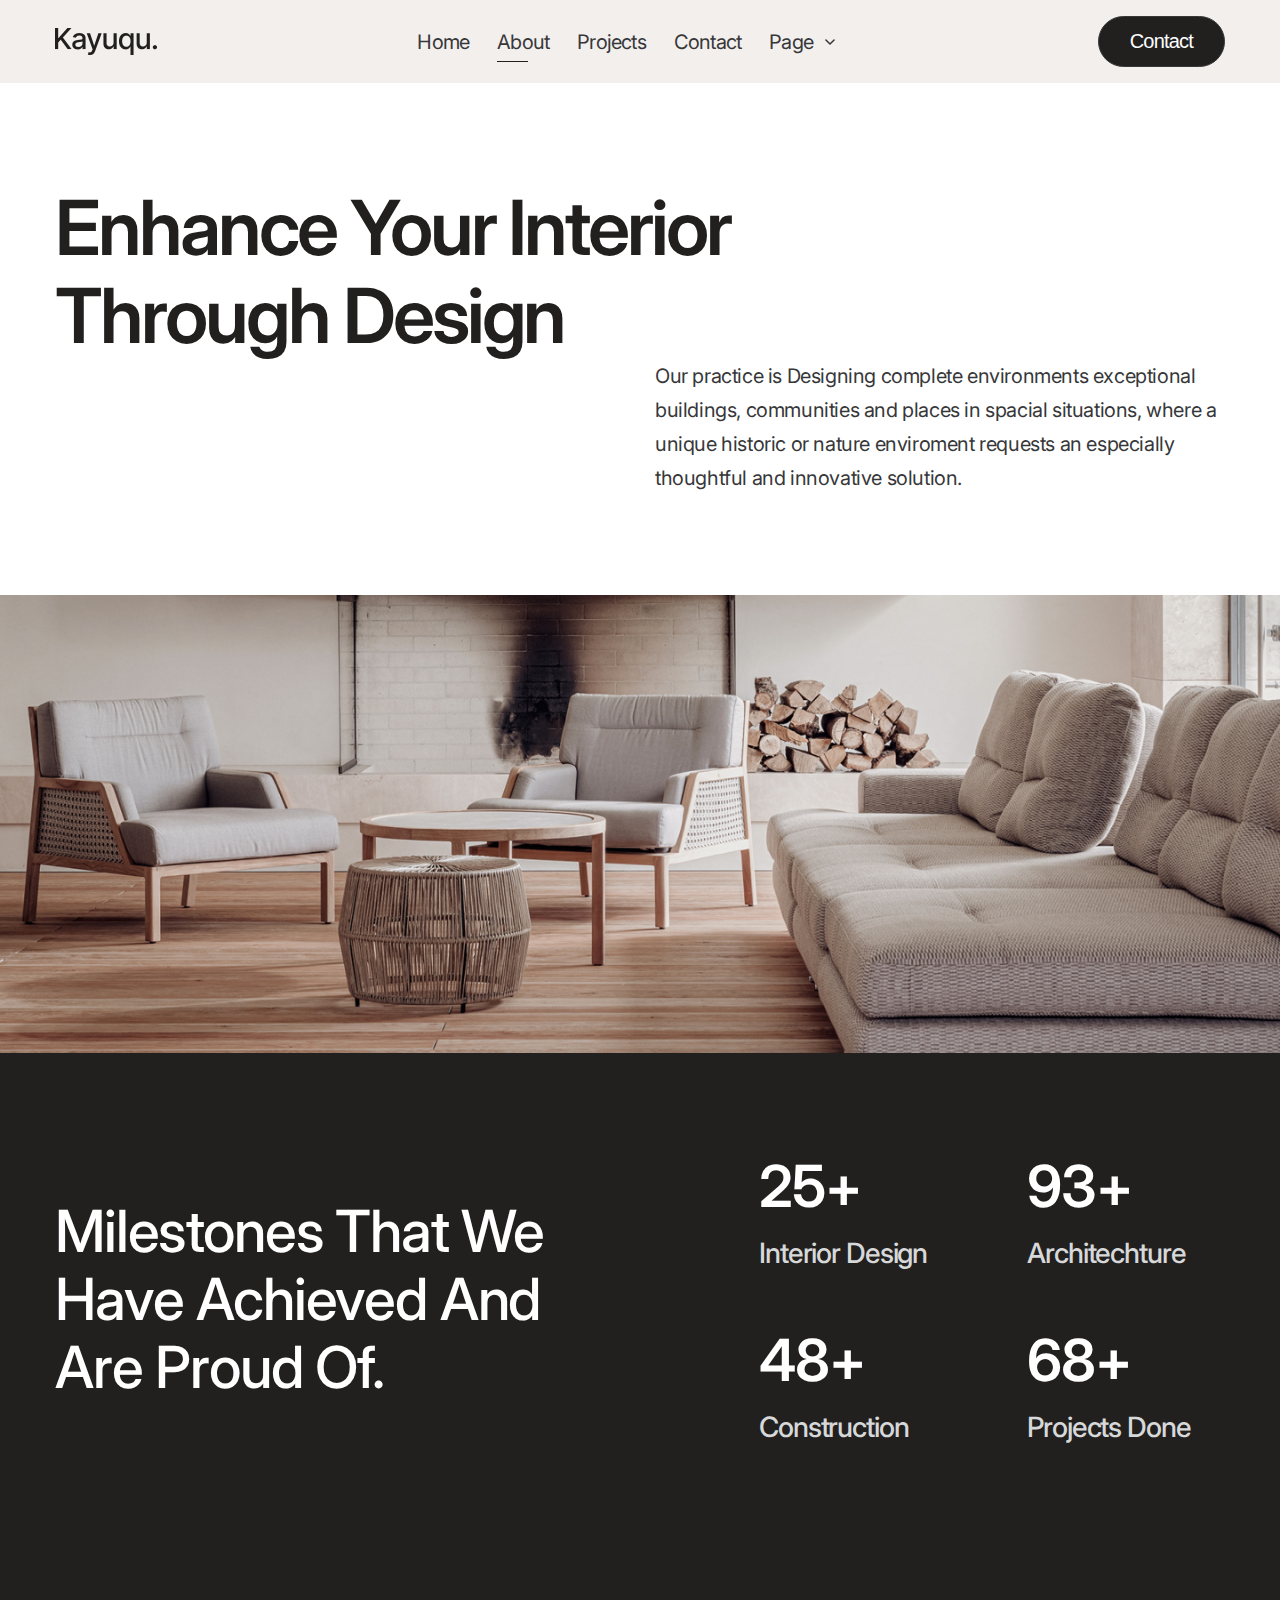
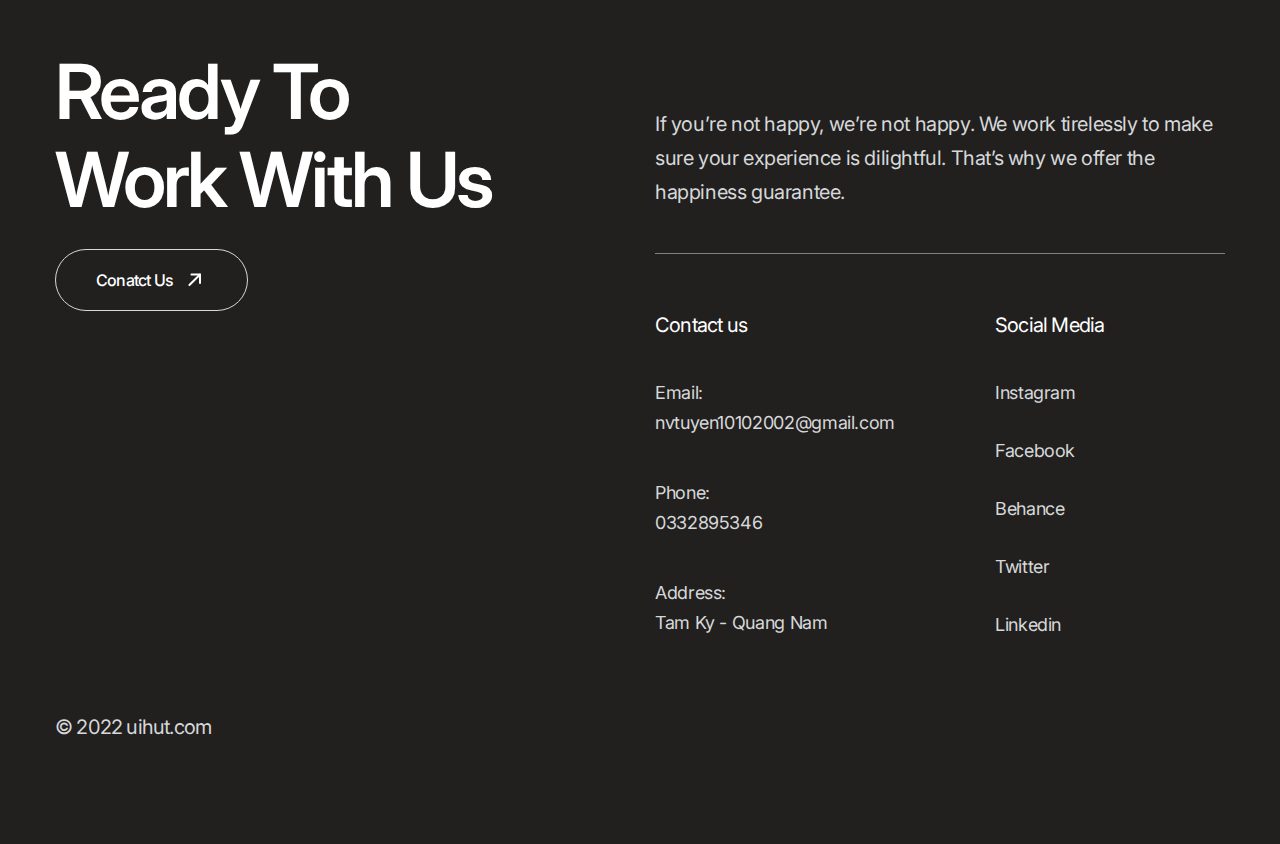
==== about.html @ 9aa96bfa "introduce" ====
<!DOCTYPE html>
<html lang="en">
    <head>
        <meta charset="UTF-8" />
        <meta name="viewport" content="width=device-width, initial-scale=1.0" />
        <title>About</title>
        <!-- CSS -->
        <link rel="stylesheet" href="./assets/css/reset.css" />
        <link rel="stylesheet" href="./assets/css/Common.css" />
        <link rel="stylesheet" href="./assets/css/about.css" />
        <!-- Font -->
        <link rel="preconnect" href="https://fonts.googleapis.com" />
        <link rel="preconnect" href="https://fonts.gstatic.com" crossorigin />
        <link
            href="https://fonts.googleapis.com/css2?family=Inter:wght@300;400;500;600;700;800;900&display=swap"
            rel="stylesheet"
        />
        <!-- Favicon -->
        <link
            rel="apple-touch-icon"
            sizes="57x57"
            href="./assets/favicon/apple-icon-57x57.png"
        />
        <link
            rel="apple-touch-icon"
            sizes="60x60"
            href="./assets/favicon/apple-icon-60x60.png"
        />
        <link
            rel="apple-touch-icon"
            sizes="72x72"
            href="./assets/favicon/apple-icon-72x72.png"
        />
        <link
            rel="apple-touch-icon"
            sizes="76x76"
            href="./assets/favicon/apple-icon-76x76.png"
        />
        <link
            rel="apple-touch-icon"
            sizes="114x114"
            href="./assets/favicon/apple-icon-114x114.png"
        />
        <link
            rel="apple-touch-icon"
            sizes="120x120"
            href="./assets/favicon/apple-icon-120x120.png"
        />
        <link
            rel="apple-touch-icon"
            sizes="144x144"
            href="./assets/favicon/apple-icon-144x144.png"
        />
        <link
            rel="apple-touch-icon"
            sizes="152x152"
            href="./assets/favicon/apple-icon-152x152.png"
        />
        <link
            rel="apple-touch-icon"
            sizes="180x180"
            href="./assets/favicon/apple-icon-180x180.png"
        />
        <link
            rel="icon"
            type="image/png"
            sizes="192x192"
            href="./assets/favicon/android-icon-192x192.png"
        />
        <link
            rel="icon"
            type="image/png"
            sizes="32x32"
            href="./assets/favicon/favicon-32x32.png"
        />
        <link
            rel="icon"
            type="image/png"
            sizes="96x96"
            href="./assets/favicon/favicon-96x96.png"
        />
        <link
            rel="icon"
            type="image/png"
            sizes="16x16"
            href="./assets/favicon/favicon-16x16.png"
        />

        <link rel="manifest" href="./assets/favicon/manifest.json" />
        <meta name="msapplication-TileColor" content="#ffffff" />
        <meta name="msapplication-TileImage" content="/ms-icon-144x144.png" />
        <meta name="theme-color" content="#ffffff" />
    </head>
    <body>
        <!-- header -->
        <header class="header fixed">
            <div class="container">
                <div class="header__inner">
                    <img
                        src="./assets/imgs/logo.png"
                        alt="Kayuqu"
                        class="logo"
                    />
                    <nav class="nav__header">
                        <ul class="header__list">
                            <li>
                                <a href="index.html" class="header__link"
                                    >Home</a
                                >
                            </li>
                            <li>
                                <a href="#!" class="header__link header__active"
                                    >About</a
                                >
                            </li>
                            <li>
                                <a href="#!" class="header__link">Projects</a>
                            </li>
                            <li>
                                <a href="#!" class="header__link">Contact</a>
                            </li>
                            <li>
                                <a href="#!" class="header__link"
                                    >Page
                                    <svg
                                        class="header__menu"
                                        xmlns="http://www.w3.org/2000/svg"
                                        width="14"
                                        height="14"
                                        viewBox="0 0 14 14"
                                        fill="none"
                                    >
                                        <path
                                            d="M11.0837 4.95801L7.00033 9.04134L2.91699 4.95801"
                                            stroke="currentColor"
                                            stroke-width="1.5"
                                            stroke-linecap="round"
                                            stroke-linejoin="round"
                                        />
                                    </svg>
                                </a>
                            </li>
                        </ul>
                    </nav>
                    <button class="btn header__btn">Contact</button>
                </div>
            </div>
        </header>
        <main>
            <!-- introduce -->
            <section class="introduce">
                <div class="container">
                    <h2 class="section-heading lv2 introduce__heading">
                        Enhance your interior through design
                    </h2>

                    <p class="section-desc introduce__desc">
                        Our practice is Designing complete environments
                        exceptional buildings, communities and places in spacial
                        situations, where a unique historic or nature enviroment
                        requests an especially thoughtful and innovative
                        solution.
                    </p>
                </div>
            </section>

            <figure>
                <img
                    src="./assets/imgs/about/about01.png"
                    alt="about"
                    class="about__img"
                />
            </figure>
            <!-- achievements -->
            <section class="achievements">
                <div class="container">
                    <div class="achievements__inner">
                        <h3 class="section-heading lv3 achievements__heading">
                            Milestones that we have achieved and are proud of.
                        </h3>

                        <div class="achievements__list">
                            <!-- achievements__item 1 -->
                            <section class="achievements__item">
                                <span class="achievements__item__stats"
                                    >25+</span
                                >
                                <p class="achievements__item__title">
                                    Interior Design
                                </p>
                            </section>

                            <!-- achievements__item 2 -->
                            <section class="achievements__item">
                                <span class="achievements__item__stats"
                                    >93+</span
                                >
                                <p class="achievements__item__title">
                                    Architechture
                                </p>
                            </section>

                            <!-- achievements__item 3 -->
                            <section class="achievements__item">
                                <span class="achievements__item__stats"
                                    >48+</span
                                >
                                <p class="achievements__item__title">
                                    Construction
                                </p>
                            </section>

                            <!-- achievements__item 4 -->
                            <section class="achievements__item">
                                <span class="achievements__item__stats"
                                    >68+</span
                                >
                                <p class="achievements__item__title">
                                    Projects Done
                                </p>
                            </section>
                        </div>
                    </div>
                </div>
            </section>
        </main>
        <!-- footer -->
        <footer class="footer">
            <div class="container">
                <div class="footer__inner">
                    <div class="footer__left">
                        <h2 class="section lv2 footer__heading">
                            Ready to work with us
                        </h2>
                        <a href="#!" class="btn section-action footer__action"
                            >Conatct Us
                            <svg
                                xmlns="http://www.w3.org/2000/svg"
                                width="24"
                                height="24"
                                viewBox="0 0 24 24"
                                fill="none"
                            >
                                <path
                                    d="M17.0289 6.44805L6.42233 17.0546"
                                    stroke="currentColor"
                                    stroke-width="2"
                                    stroke-linecap="round"
                                    stroke-linejoin="round"
                                />
                                <path
                                    d="M8.49081 6.4664L17.0284 6.44801L17.0107 14.9863"
                                    stroke="currentColor"
                                    stroke-width="2"
                                    stroke-linecap="round"
                                    stroke-linejoin="round"
                                />
                            </svg>
                        </a>
                    </div>

                    <div class="footer__right">
                        <p class="section-desc footer__desc">
                            If you’re not happy, we’re not happy. We work
                            tirelessly to make sure your experience is
                            dilightful. That’s why we offer the happiness
                            guarantee.
                        </p>

                        <div class="footer__line"></div>

                        <div class="footer__row">
                            <div class="footer__Contact">
                                <h3 class="footer__title section-desc">
                                    Contact us
                                </h3>
                                <ul class="footer__Contact__list">
                                    <li class="footer__Contact__item">
                                        <a
                                            href="mailto:nvtuyen10102002@gmail.com"
                                            class="footer__link"
                                        >
                                            Email:<br />nvtuyen10102002@gmail.com</a
                                        >
                                    </li>
                                    <li class="footer__Contact__item">
                                        <a
                                            href="tel:0332895346"
                                            class="footer__link"
                                        >
                                            Phone:<br />
                                            0332895346</a
                                        >
                                    </li>
                                    <li class="footer__Contact__item">
                                        <address>
                                            Address:<br />Tam Ky - Quang Nam
                                        </address>
                                    </li>
                                </ul>
                            </div>

                            <div class="footer__Social">
                                <h3 class="footer__title section-desc">
                                    Social Media
                                </h3>
                                <ul class="footer__Social__list">
                                    <li class="footer__Social__item">
                                        <a href="#!" class="footer__link"
                                            >Instagram</a
                                        >
                                    </li>
                                    <li class="footer__Social__item">
                                        <a
                                            href="https://www.facebook.com/tynguyen.32/"
                                            class="footer__link"
                                            >Facebook</a
                                        >
                                    </li>
                                    <li class="footer__Social__item">
                                        <a href="#!" class="footer__link"
                                            >Behance</a
                                        >
                                    </li>
                                    <li class="footer__Social__item">
                                        <a href="#!" class="footer__link"
                                            >Twitter</a
                                        >
                                    </li>
                                    <li class="footer__Social__item">
                                        <a href="#!" class="footer__link"
                                            >Linkedin</a
                                        >
                                    </li>
                                </ul>
                            </div>
                        </div>
                    </div>
                </div>
                <p class="footer__address section-desc">© 2022 uihut.com</p>
            </div>
        </footer>
    </body>
</html>
---- assets/css/Common.css ----
* {
    box-sizing: border-box;
}

:root {
    --primary-color: #ff5b2e;
    --primary-color-bg: #f2efed;
}

html {
    font-size: 62.5%;
}

body {
    font-size: 1.6rem;
    font-family: "Inter", sans-serif;
    background: var(--primary-color-bg);
}

/* Common */
a {
    text-decoration: none;
}

.container {
    width: 1170px;
    max-width: calc(100% - 48px);
    margin: 0 auto;
}

.btn {
    padding: 18px 40px;
    justify-content: center;
    align-items: center;
    border-radius: 999px;
    border: 1px solid #373739;
    color: #22201f;
    font-weight: 500;
    letter-spacing: -0.8px;
    transition: 0.25s;
}

.btn:hover {
    opacity: 0.9;
}

.section-action {
    display: inline-flex;
    align-items: center;
    column-gap: 10px;
}

.section-desc {
    color: #373739;
    font-family: Inter;
    font-size: 2rem;
    font-style: normal;
    font-weight: 400;
    line-height: 1.7;
    letter-spacing: -0.4px;
}

.section-heading {
    color: #22201f;
    font-family: Inter;
}

.lv1 {
    font-size: 13.6rem;
    font-weight: 700;
    line-height: 1.4;
    letter-spacing: -5.44px;
}

.lv2 {
    font-size: 7.6rem;
    font-weight: 600;
    line-height: 1.16;
    letter-spacing: -3.04px;
}
.lv3 {
    font-size: 5.8rem;
    font-weight: 500;
    line-height: 1.17;
    letter-spacing: -1.16px;
}

.line-clamp {
    display: -webkit-box;
    -webkit-line-clamp: var(--line-clamp, 1);
    -webkit-box-orient: vertical;
    overflow: hidden;
}

.line-clamp.line-2 {
    --line-clamp: 2;
}

.break-all {
    word-break: break-all;
}

/* Header */

.header {
    padding: 16px 0 16px 0;
    background: var(--primary-color-bg);
    z-index: 1;
    /* background: #ff5b2e; */
}

.header.fixed {
    position: sticky;
    margin: 0 auto;
    top: 0;
}

.logo {
    width: 102px;
    height: 27px;
    object-fit: cover;
}

.header__inner {
    display: flex;
    align-items: center;
}

.nav__header {
    margin: auto;
}

.header__list {
    display: flex;
    align-items: center;
}

.header__link {
    position: relative;
    padding: 8px 14px;
    color: #373739;
    font-size: 2rem;
    font-style: normal;
    font-weight: 400;
    letter-spacing: -0.8px;
}

.header__active::before {
    content: "";
    position: absolute;
    width: 38.6%;
    height: 1px;
    bottom: 0;
    left: 14px;
    background: #22201f;
}

.header__menu {
    color: currentColor;
    margin-left: 6px;
}

.header__btn {
    background: #22201f;
    padding: 13px 31px;
    color: #fff;

    font-size: 2rem;
    font-style: normal;
    font-weight: 500;
    letter-spacing: -0.8px;
}

/* achievements */
.achievements {
    padding: 100px 0;
    background: #22201f;
}

.achievements__inner {
    display: flex;
    align-items: center;
    column-gap: 130px;
}

.achievements__heading {
    width: 574px;
    color: var(--white, #fff);
    text-transform: capitalize;
}

.achievements__list {
    display: grid;
    grid-template-columns: repeat(2, 1fr);
    row-gap: 54px;
    column-gap: 100px;
}

.achievements__item__stats {
    color: var(--white, #fff);
    font-size: 5.8rem;
    font-weight: 600;
    line-height: 1.172; /* 117.241% */
    letter-spacing: -1.16px;
}

.achievements__item__title {
    margin-top: 14px;
    color: var(--gray-white, #d6d8d9);
    font-size: 2.8rem;
    font-weight: 500;
    line-height: 1.357; /* 135.714% */
    letter-spacing: -1.12px;
}

/* footer */
.footer {
    padding: 100px 0;
    background: var(--black, #22201f);
}

.footer__inner {
    display: flex;
    column-gap: 130px;
}

.footer__heading {
    width: 470px;
    color: var(--white, #fff);
    text-transform: capitalize;
}

.footer__action {
    margin-top: 26px;
    color: #fff;
    border-color: #d6d8d9;
}

.footer__right {
    margin-top: 60px;
}

.footer__desc {
    width: 558px;
    color: var(--gray-white, #d6d8d9);
}

.footer__line {
    margin-top: 44px;
    width: 100%;
    height: 1px;
    background: #828282;
}

.footer__row {
    margin-top: 54px;
    display: grid;
    grid-template-columns: repeat(2, 1fr);
    column-gap: 100px;
}

.footer__title {
    color: var(--white, #fff);
    letter-spacing: -0.8px;
    margin-bottom: 36px;
}
.footer__Social__item,
.footer__Contact__item,
.footer__link {
    /* white-space: pre-wrap; */
    color: var(--gray-white, #d6d8d9);

    font-family: Inter;
    font-size: 18px;
    font-style: normal;
    font-weight: 400;
    line-height: 1.667; /* 166.667% */
    letter-spacing: -0.36px;
}
.footer__Contact__item + .footer__Contact__item {
    margin-top: 40px;
}

.footer__Social__item + .footer__Social__item {
    margin-top: 28px;
}
.footer__address {
    margin-top: 70px;
    letter-spacing: -0.8px;
    color: var(--gray-white, #d6d8d9);
}
---- assets/css/about.css ----
.introduce {
    padding: 100px 0;
    background: #fff;
}

.introduce__heading {
    width: 870px;
    text-align: left;
    text-transform: capitalize;
}

.introduce__desc {
    width: 570px;
    margin-left: auto;
}

.about__img {
    display: block;
    width: 100%;
}
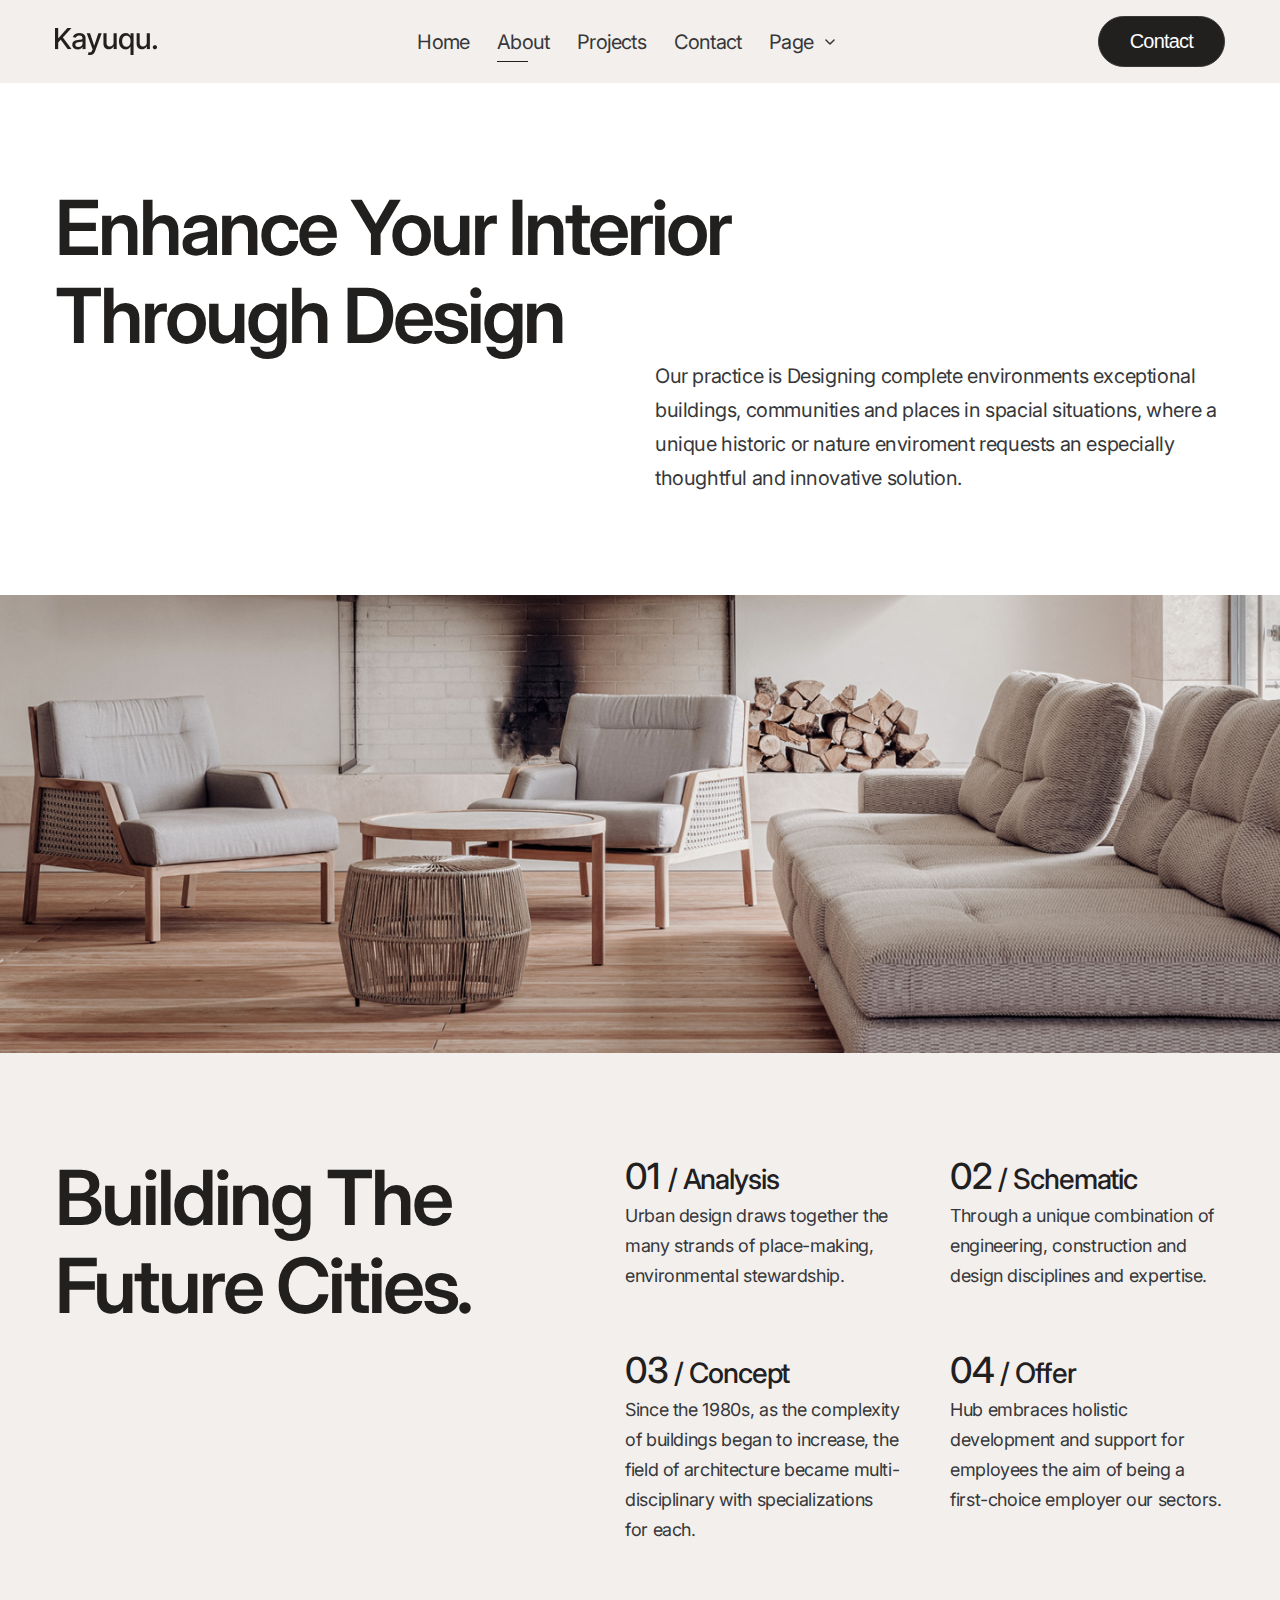
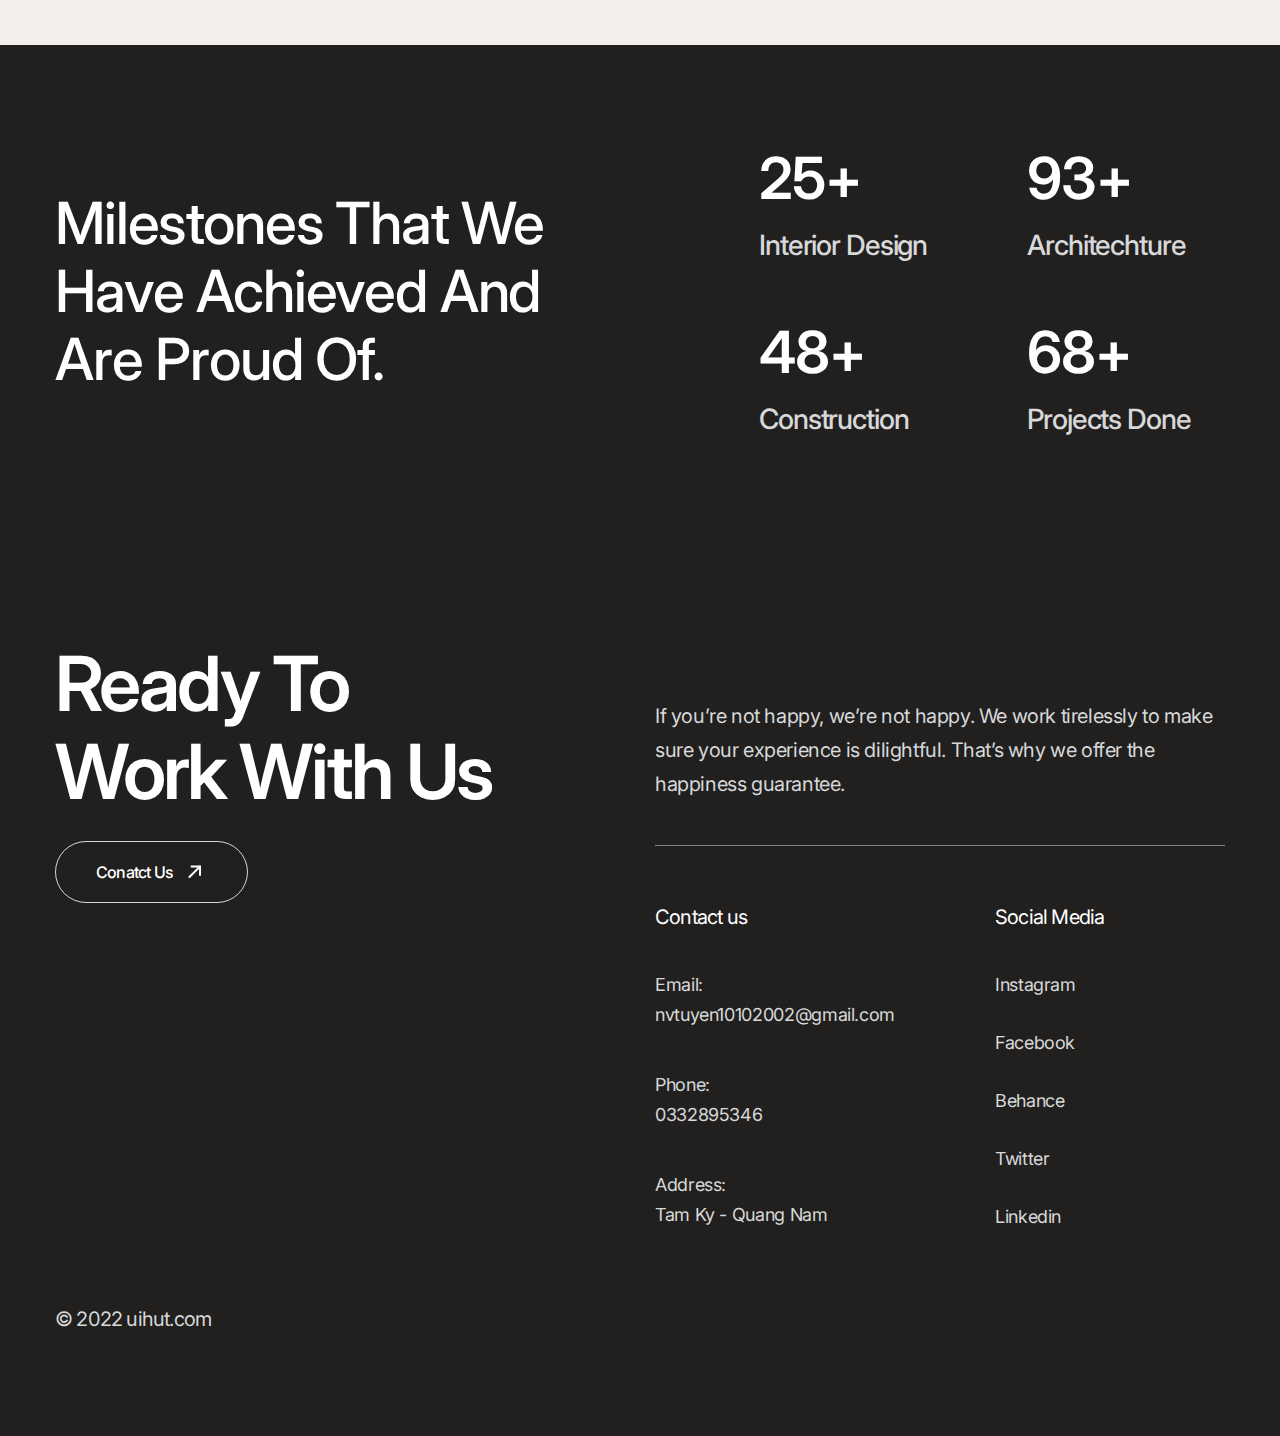
==== commit f4c45b6c: "buildingm" ====
--- a/about.html
+++ b/about.html
@@ -163,7 +163,6 @@
                     </p>
                 </div>
             </section>
-
             <figure>
                 <img
                     src="./assets/imgs/about/about01.png"
@@ -171,6 +170,66 @@
                     class="about__img"
                 />
             </figure>
+
+            <section class="building">
+                <div class="container">
+                    <div class="building__inner">
+                        <h2 class="section-heading lv2 building__heading">
+                            Building the future cities.
+                        </h2>
+
+                        <div class="building__list">
+                            <!-- building__item 1 -->
+                            <section class="building__item">
+                                <h3 class="building__item__title">
+                                    <strong>01 </strong>/ Analysis
+                                </h3>
+                                <p class="building__item__desc">
+                                    Urban design draws together the many strands
+                                    of place-making, environmental stewardship.
+                                </p>
+                            </section>
+
+                            <!-- building__item 2 -->
+                            <section class="building__item">
+                                <h3 class="building__item__title">
+                                    <strong>02</strong> / Schematic
+                                </h3>
+                                <p class="building__item__desc">
+                                    Through a unique combination of engineering,
+                                    construction and design disciplines and
+                                    expertise.
+                                </p>
+                            </section>
+
+                            <!-- building__item 3 -->
+                            <section class="building__item">
+                                <h3 class="building__item__title">
+                                    <strong>03</strong> / Concept
+                                </h3>
+                                <p class="building__item__desc">
+                                    Since the 1980s, as the complexity of
+                                    buildings began to increase, the field of
+                                    architecture became multi-disciplinary with
+                                    specializations for each.
+                                </p>
+                            </section>
+
+                            <!-- building__item 4 -->
+                            <section class="building__item">
+                                <h3 class="building__item__title">
+                                    <strong>04</strong> / Offer
+                                </h3>
+                                <p class="building__item__desc">
+                                    Hub embraces holistic development and
+                                    support for employees the aim of being a
+                                    first-choice employer our sectors.
+                                </p>
+                            </section>
+                        </div>
+                    </div>
+                </div>
+            </section>
             <!-- achievements -->
             <section class="achievements">
                 <div class="container">
--- a/assets/css/about.css
+++ b/assets/css/about.css
@@ -18,3 +18,55 @@
     display: block;
     width: 100%;
 }
+
+/* building */
+
+.building {
+    padding: 100px 0;
+}
+
+.building__inner {
+    display: flex;
+    column-gap: 100px;
+}
+
+.building__heading {
+    width: 470px;
+    text-transform: capitalize;
+    flex-shrink: 0;
+}
+
+.building__list {
+    width: 100%;
+    display: grid;
+    grid-template-columns: repeat(2, 1fr);
+    gap: 56px 50px;
+}
+
+.building__item__title {
+    color: var(--black, #22201f);
+    font-size: 2.8rem;
+    font-weight: 500;
+    line-height: 1.357;
+    letter-spacing: -1.12px;
+}
+
+.building__item__title strong {
+    color: var(--black, #22201f);
+    font-size: 3.6rem;
+    font-weight: 500;
+    line-height: 1.333; /* 133.333% */
+    letter-spacing: -0.72px;
+}
+
+.building__item__desc {
+    min-width: 24px;
+    color: var(--gray, #373739);
+
+    /* 18 */
+    font-size: 1.8rem;
+    font-style: normal;
+    font-weight: 400;
+    line-height: 1.667; /* 166.667% */
+    letter-spacing: -0.36px;
+}
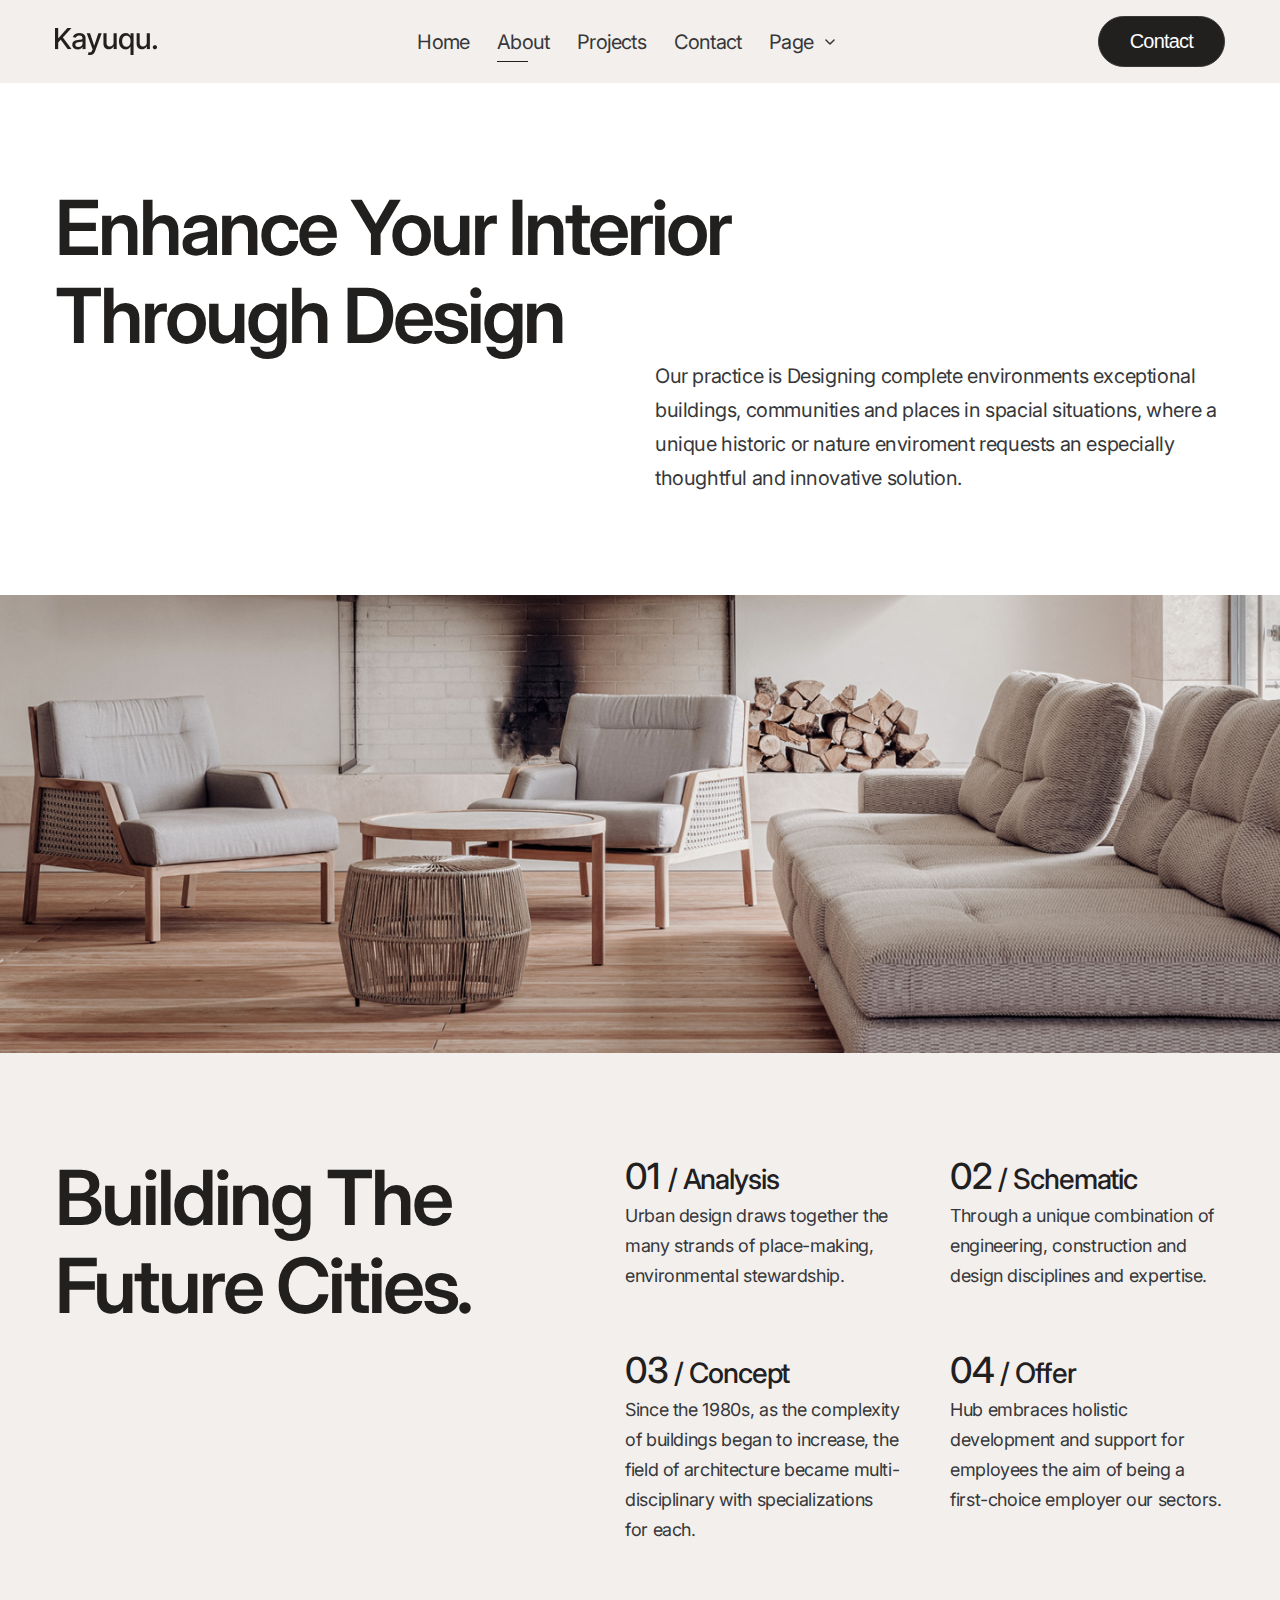
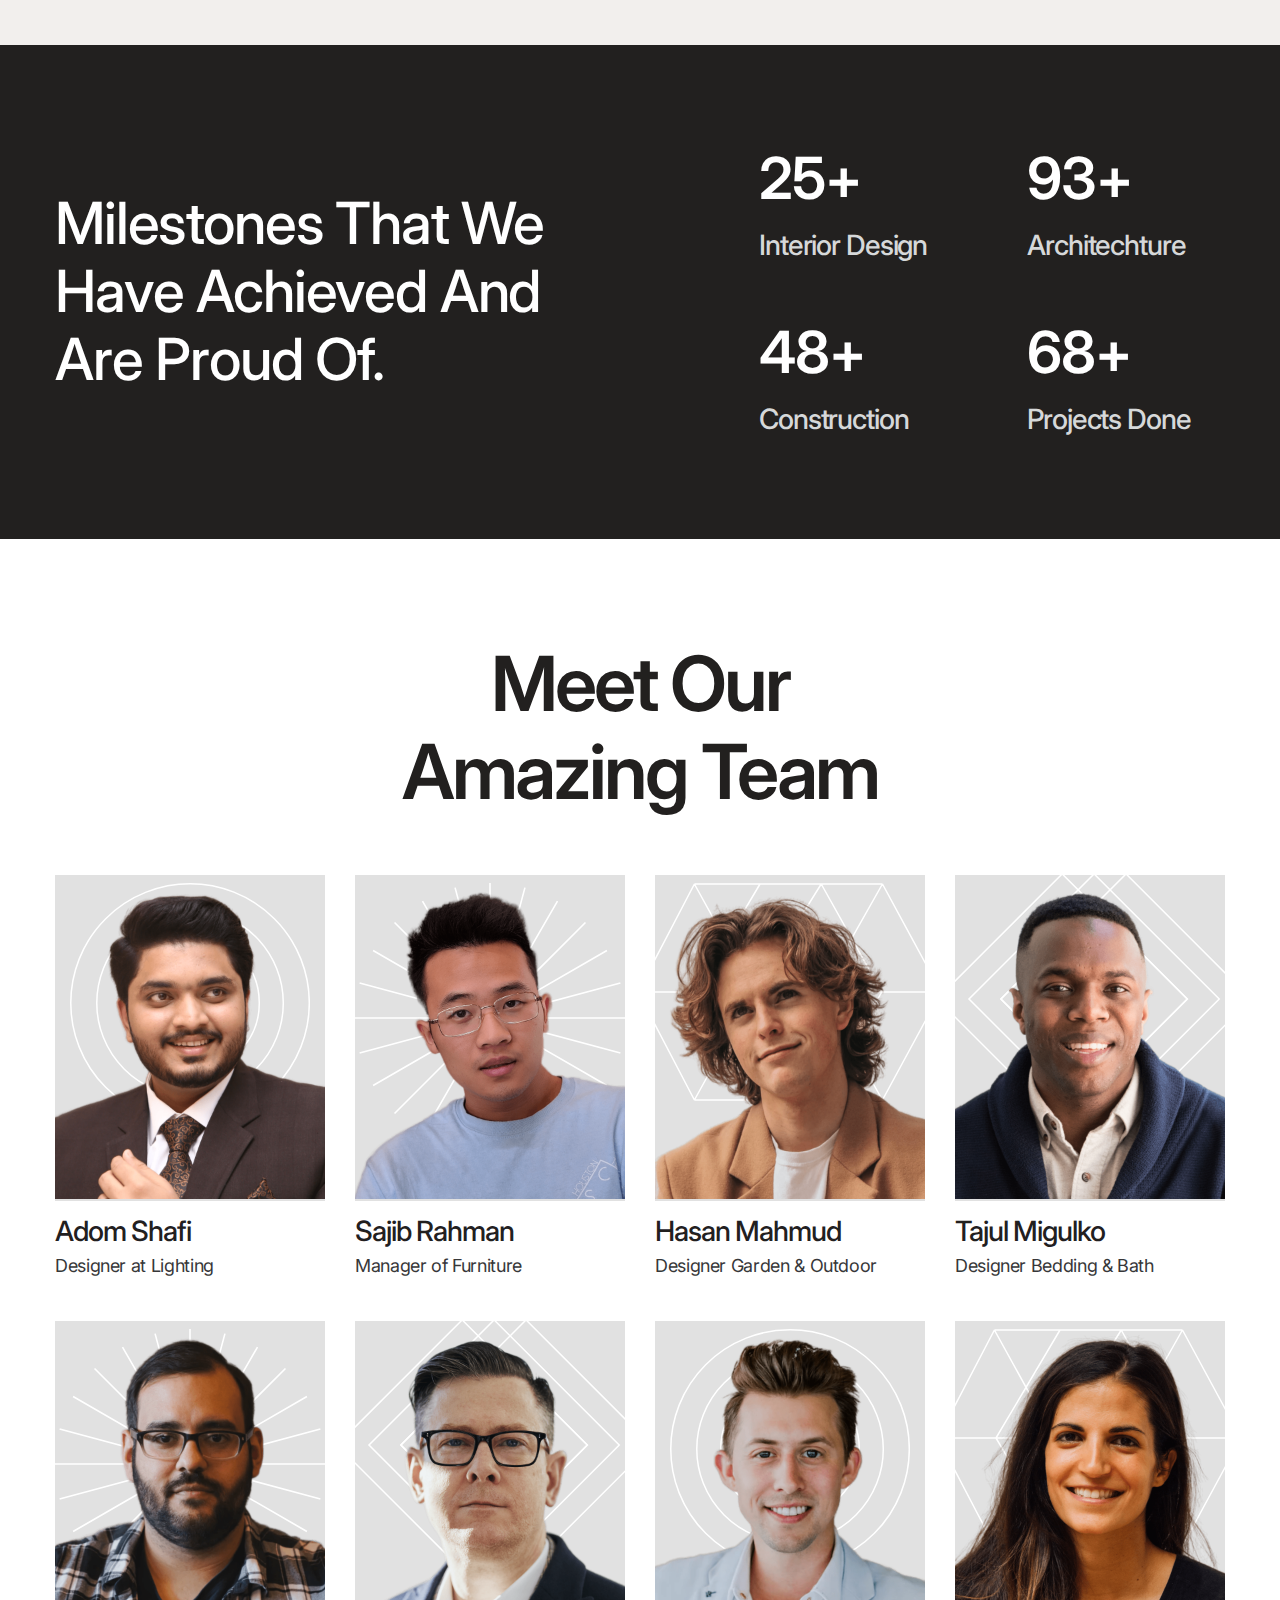
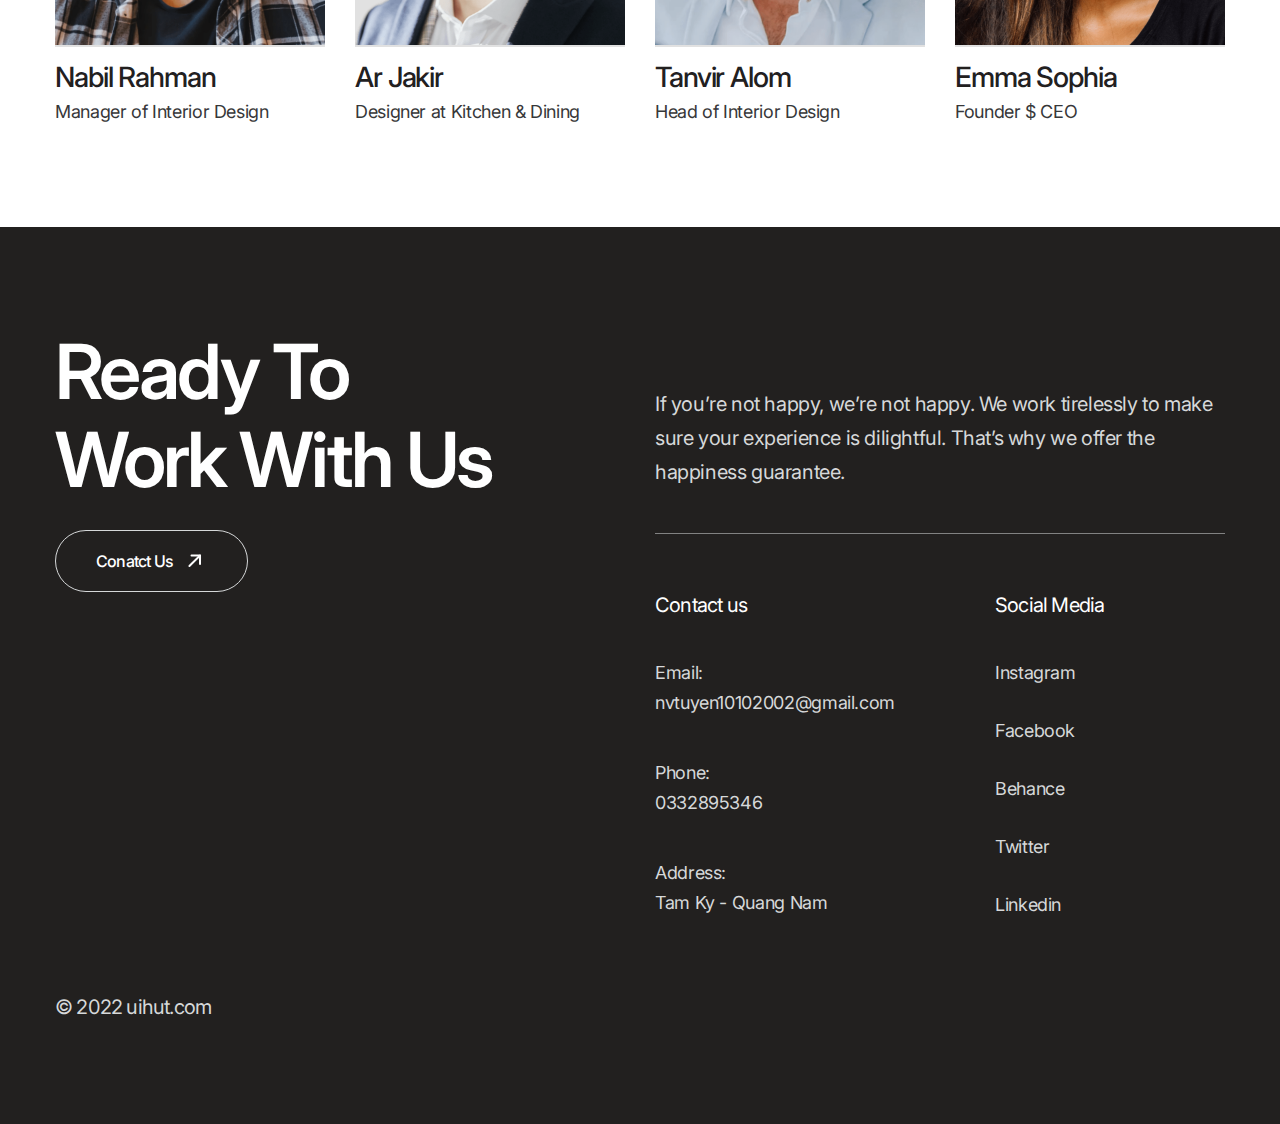
==== commit af114fb3: "team" ====
--- a/about.html
+++ b/about.html
@@ -282,6 +282,134 @@
                     </div>
                 </div>
             </section>
+            <!-- team -->
+            <section class="team">
+                <div class="container">
+                    <h2 class="section-heading lv2 team__heading">
+                        Meet our amazing team
+                    </h2>
+
+                    <div class="team__list">
+                        <!-- team__item 1 -->
+                        <article class="team__item">
+                            <figure class="team__item__thumb">
+                                <img
+                                    src="./assets/imgs/about/team1.png"
+                                    alt="Adom Shafi"
+                                    class="team__item__img"
+                                />
+                            </figure>
+                            <h3 class="team__item__name">Adom Shafi</h3>
+                            <span class="team__item__desc"
+                                >Designer at Lighting</span
+                            >
+                        </article>
+
+                        <!-- team__item 2 -->
+                        <article class="team__item">
+                            <figure class="team__item__thumb">
+                                <img
+                                    src="./assets/imgs/about/team2.png"
+                                    alt="Sajib Rahman"
+                                    class="team__item__img"
+                                />
+                            </figure>
+                            <h3 class="team__item__name">Sajib Rahman</h3>
+                            <span class="team__item__desc"
+                                >Manager of Furniture</span
+                            >
+                        </article>
+
+                        <!-- team__item 3 -->
+                        <article class="team__item">
+                            <figure class="team__item__thumb">
+                                <img
+                                    src="./assets/imgs/about/team3.png"
+                                    alt="Hasan Mahmud"
+                                    class="team__item__img"
+                                />
+                            </figure>
+                            <h3 class="team__item__name">Hasan Mahmud</h3>
+                            <span class="team__item__desc"
+                                >Designer Garden & Outdoor</span
+                            >
+                        </article>
+
+                        <!-- team__item 4 -->
+                        <article class="team__item">
+                            <figure class="team__item__thumb">
+                                <img
+                                    src="./assets/imgs/about/team4.png"
+                                    alt="Tajul Migulko"
+                                    class="team__item__img"
+                                />
+                            </figure>
+                            <h3 class="team__item__name">Tajul Migulko</h3>
+                            <span class="team__item__desc"
+                                >Designer Bedding & Bath</span
+                            >
+                        </article>
+
+                        <!-- team__item 5 -->
+                        <article class="team__item">
+                            <figure class="team__item__thumb">
+                                <img
+                                    src="./assets/imgs/about/team5.png"
+                                    alt="Nabil Rahman"
+                                    class="team__item__img"
+                                />
+                            </figure>
+                            <h3 class="team__item__name">Nabil Rahman</h3>
+                            <span class="team__item__desc"
+                                >Manager of Interior Design
+                            </span>
+                        </article>
+
+                        <!-- team__item 6 -->
+                        <article class="team__item">
+                            <figure class="team__item__thumb">
+                                <img
+                                    src="./assets/imgs/about/team6.png"
+                                    alt="Ar Jakir"
+                                    class="team__item__img"
+                                />
+                            </figure>
+                            <h3 class="team__item__name">Ar Jakir</h3>
+                            <span class="team__item__desc"
+                                >Designer at Kitchen & Dining</span
+                            >
+                        </article>
+
+                        <!-- team__item 7 -->
+                        <article class="team__item">
+                            <figure class="team__item__thumb">
+                                <img
+                                    src="./assets/imgs/about/team7.png"
+                                    alt="Tanvir Alom"
+                                    class="team__item__img"
+                                />
+                            </figure>
+                            <h3 class="team__item__name">Tanvir Alom</h3>
+                            <span class="team__item__desc"
+                                >Head of Interior Design</span
+                            >
+                        </article>
+
+                        <!-- team__item 8 -->
+                        <article class="team__item">
+                            <figure class="team__item__thumb">
+                                <img
+                                    src="./assets/imgs/about/team8.png"
+                                    alt="Adom Shafi"
+                                    class="team__item__img"
+                                />
+                            </figure>
+                            <h3 class="team__item__name">Emma Sophia</h3>
+                            <span class="team__item__desc">Founder $ CEO</span>
+                        </article>
+                    </div>
+                </div>
+            </section>
         </main>
         <!-- footer -->
         <footer class="footer">
--- a/assets/css/Common.css
+++ b/assets/css/Common.css
@@ -113,6 +113,7 @@
     position: sticky;
     margin: 0 auto;
     top: 0;
+    z-index: 2;
 }
 
 .logo {
--- a/assets/css/about.css
+++ b/assets/css/about.css
@@ -70,3 +70,125 @@
     line-height: 1.667; /* 166.667% */
     letter-spacing: -0.36px;
 }
+
+/* team */
+
+.team {
+    padding: 100px 0;
+    background: #fff;
+}
+
+.team__heading {
+    width: 592px;
+    margin: 0 auto;
+    text-align: center;
+    text-transform: capitalize;
+}
+
+.team__list {
+    margin-top: 60px;
+    display: grid;
+    grid-template-columns: repeat(4, 1fr);
+    gap: 40px 30px;
+}
+
+.team__item__thumb {
+    position: relative;
+}
+
+.team__item__thumb::after {
+    position: absolute;
+    content: "";
+    background: #e1e1e1;
+    top: 0;
+    left: 0;
+    bottom: 0;
+    right: 0;
+}
+.team__item:nth-child(7) .team__item__thumb::before,
+.team__item:nth-child(1) .team__item__thumb::before {
+    position: absolute;
+
+    content: "";
+    top: 8px;
+    left: 50%;
+    transform: translateX(-50%);
+    z-index: 1;
+    background-image: url(/assets/imgs/about/decor1.svg);
+    background-size: contain;
+    background-repeat: no-repeat;
+    width: 88.88%;
+    height: 100%;
+}
+
+.team__item:nth-child(2) .team__item__thumb::before,
+.team__item:nth-child(5) .team__item__thumb::before {
+    position: absolute;
+    content: "";
+    top: 8px;
+    left: 50%;
+    transform: translateX(-50%);
+    z-index: 1;
+    background-image: url(/assets/imgs/about/decor2.svg);
+    background-size: contain;
+    background-repeat: no-repeat;
+    width: 100%;
+    height: 100%;
+}
+.team__item:nth-child(3) .team__item__thumb::before,
+.team__item:nth-child(8) .team__item__thumb::before {
+    position: absolute;
+    content: "";
+    top: 8px;
+    left: 50%;
+    transform: translateX(-50%);
+    z-index: 1;
+    background-image: url(/assets/imgs/about/decor3.svg);
+    background-size: contain;
+    background-repeat: no-repeat;
+    width: 100%;
+    height: 100%;
+}
+.team__item:nth-child(4) .team__item__thumb::before,
+.team__item:nth-child(6) .team__item__thumb::before {
+    position: absolute;
+    content: "";
+    top: 0px;
+    left: 50%;
+    transform: translateX(-50%);
+    z-index: 1;
+    background-image: url(/assets/imgs/about/decor4.svg);
+    background-size: contain;
+    background-repeat: no-repeat;
+    width: 100%;
+    height: 100%;
+}
+
+.team__item__img {
+    position: relative;
+    width: 100%;
+    z-index: 1;
+}
+
+.team__item__name {
+    margin-top: 12px;
+    color: var(--black, #22201f);
+
+    /* 28 */
+    font-size: 2.8rem;
+    font-weight: 500;
+    line-height: 1.3571; /* 135.714% */
+    letter-spacing: -1.12px;
+}
+
+.team__item__desc {
+    margin-top: 4px;
+    color: var(--gray, #373739);
+
+    /* 18 */
+    font-size: 1.8rem;
+    font-style: normal;
+    font-weight: 400;
+    line-height: 1.667; /* 166.667% */
+    letter-spacing: -0.36px;
+}
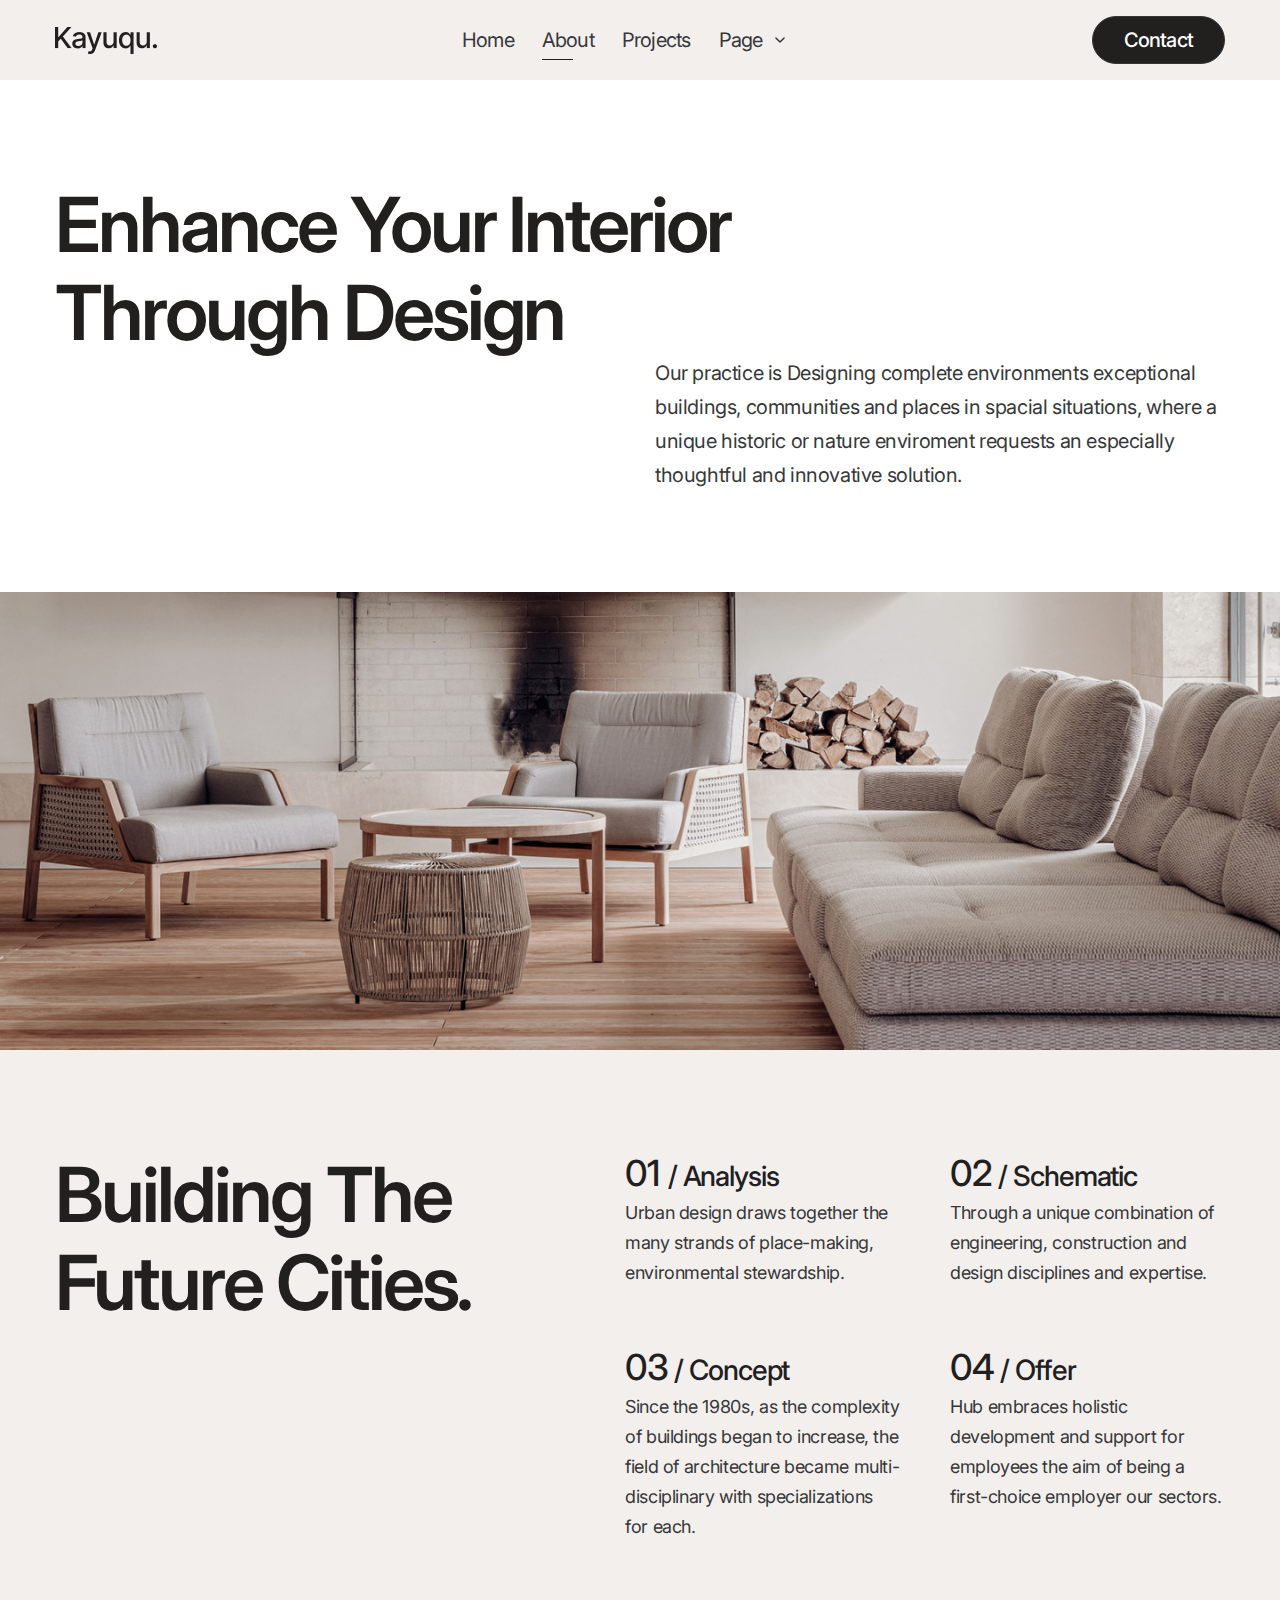
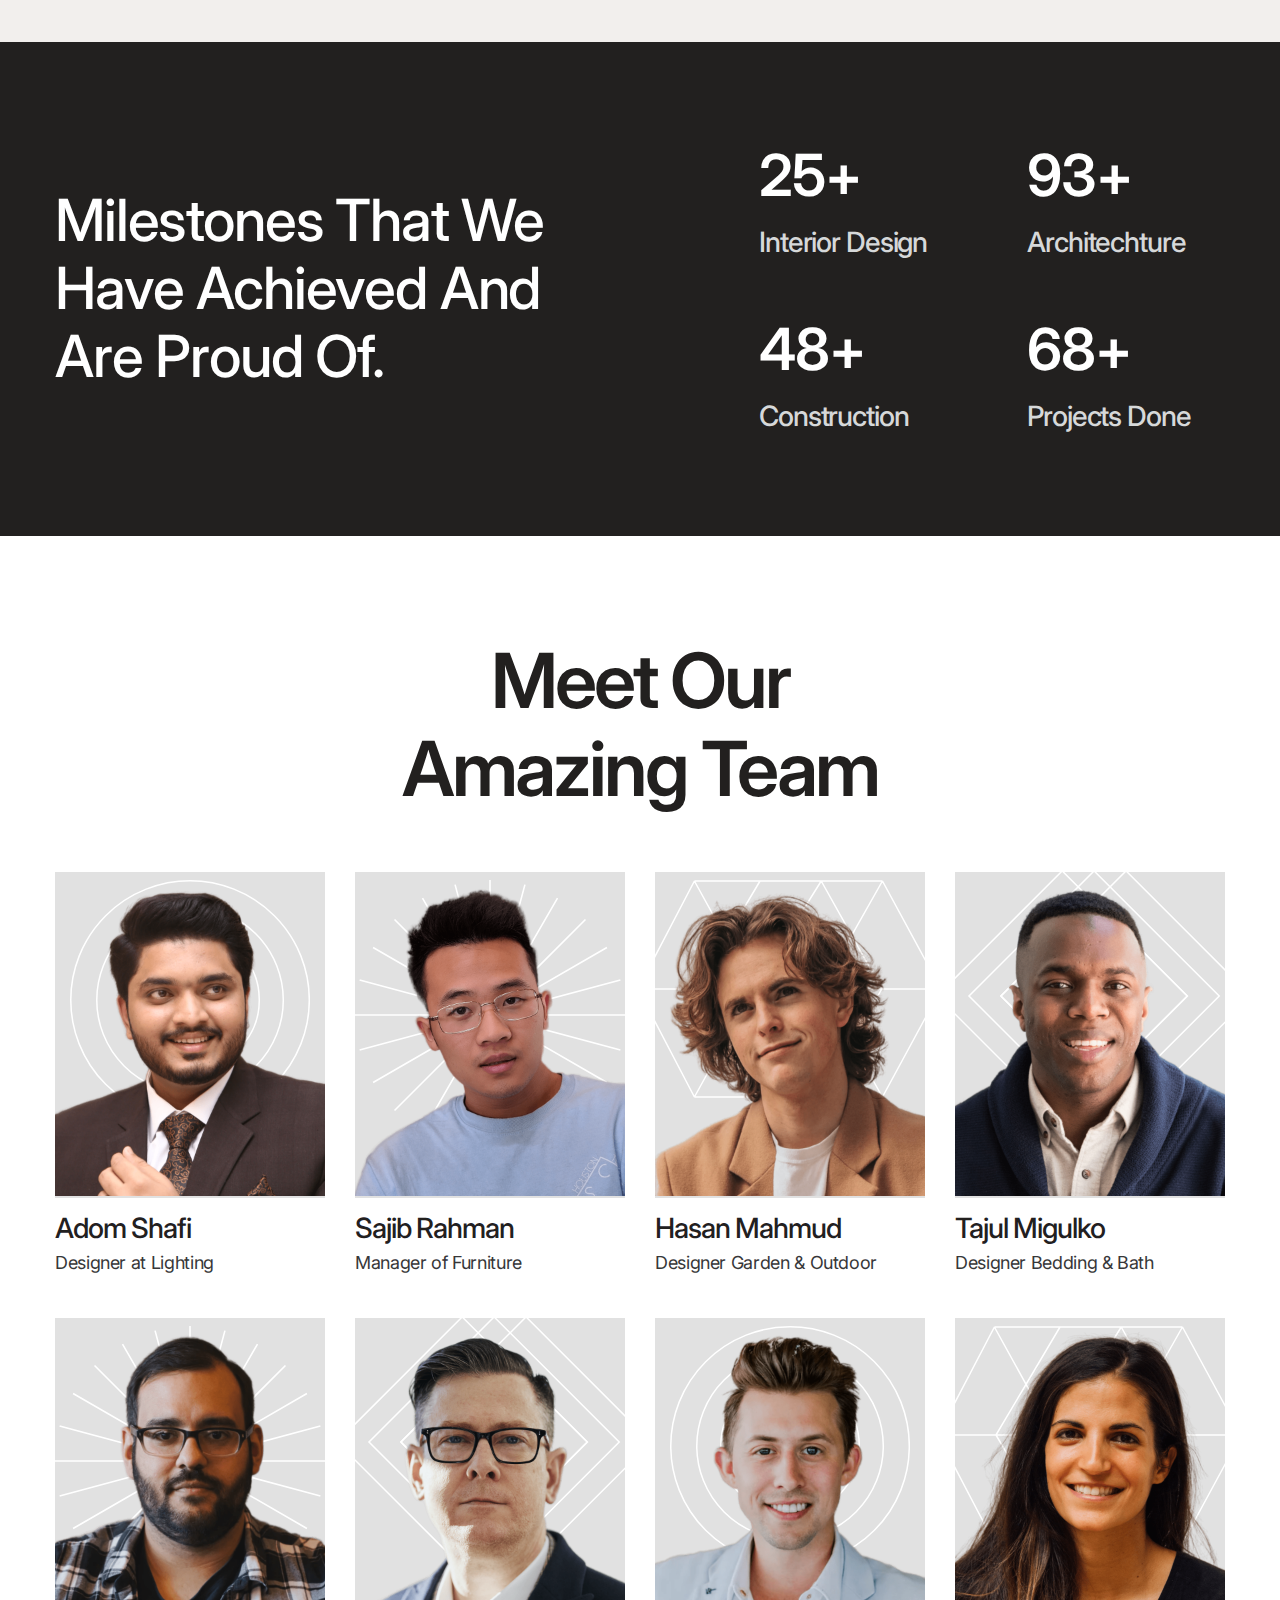
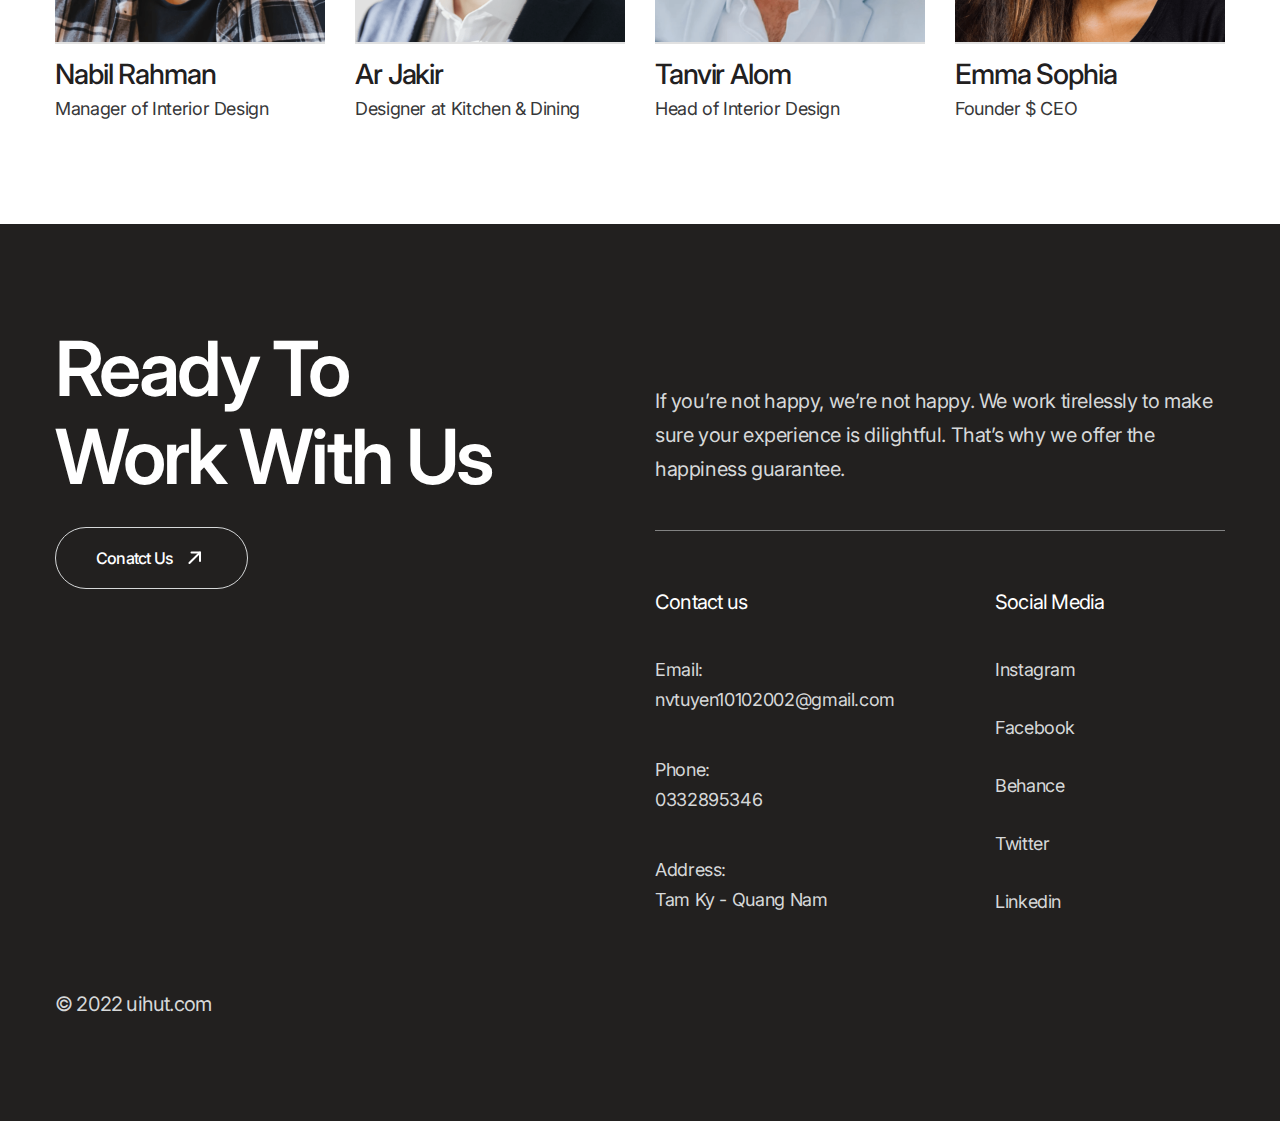
==== commit ea5e0e22: "project introduce" ====
--- a/about.html
+++ b/about.html
@@ -109,15 +109,16 @@
                                 >
                             </li>
                             <li>
-                                <a href="#!" class="header__link header__active"
+                                <a
+                                    href="about.html"
+                                    class="header__link header__active"
                                     >About</a
                                 >
                             </li>
                             <li>
-                                <a href="#!" class="header__link">Projects</a>
-                            </li>
-                            <li>
-                                <a href="#!" class="header__link">Contact</a>
+                                <a href="projects.html" class="header__link"
+                                    >Projects</a
+                                >
                             </li>
                             <li>
                                 <a href="#!" class="header__link"
@@ -142,7 +143,7 @@
                             </li>
                         </ul>
                     </nav>
-                    <button class="btn header__btn">Contact</button>
+                    <a href="contact.html" class="btn header__btn">Contact</a>
                 </div>
             </div>
         </header>
--- a/assets/css/Common.css
+++ b/assets/css/Common.css
@@ -128,7 +128,7 @@
 }
 
 .nav__header {
-    margin: auto;
+    margin: 0 auto;
 }
 
 .header__list {
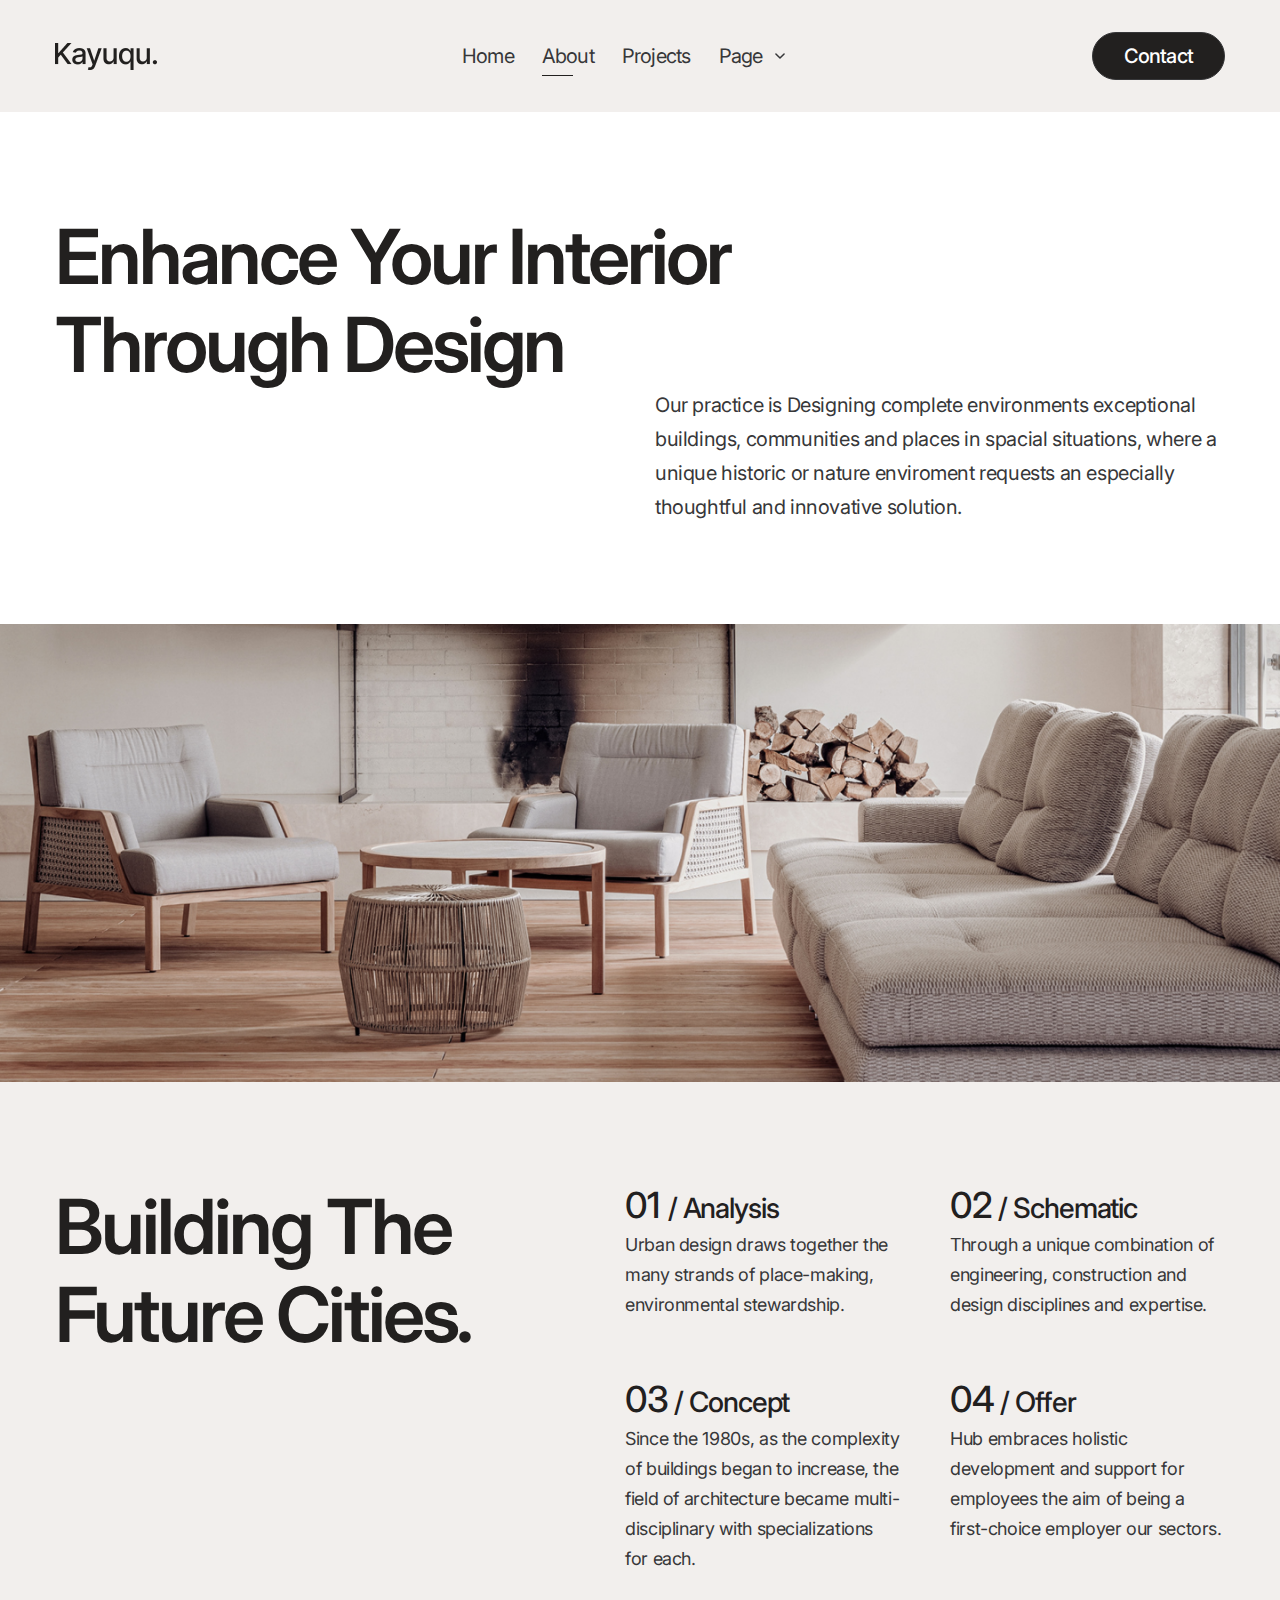
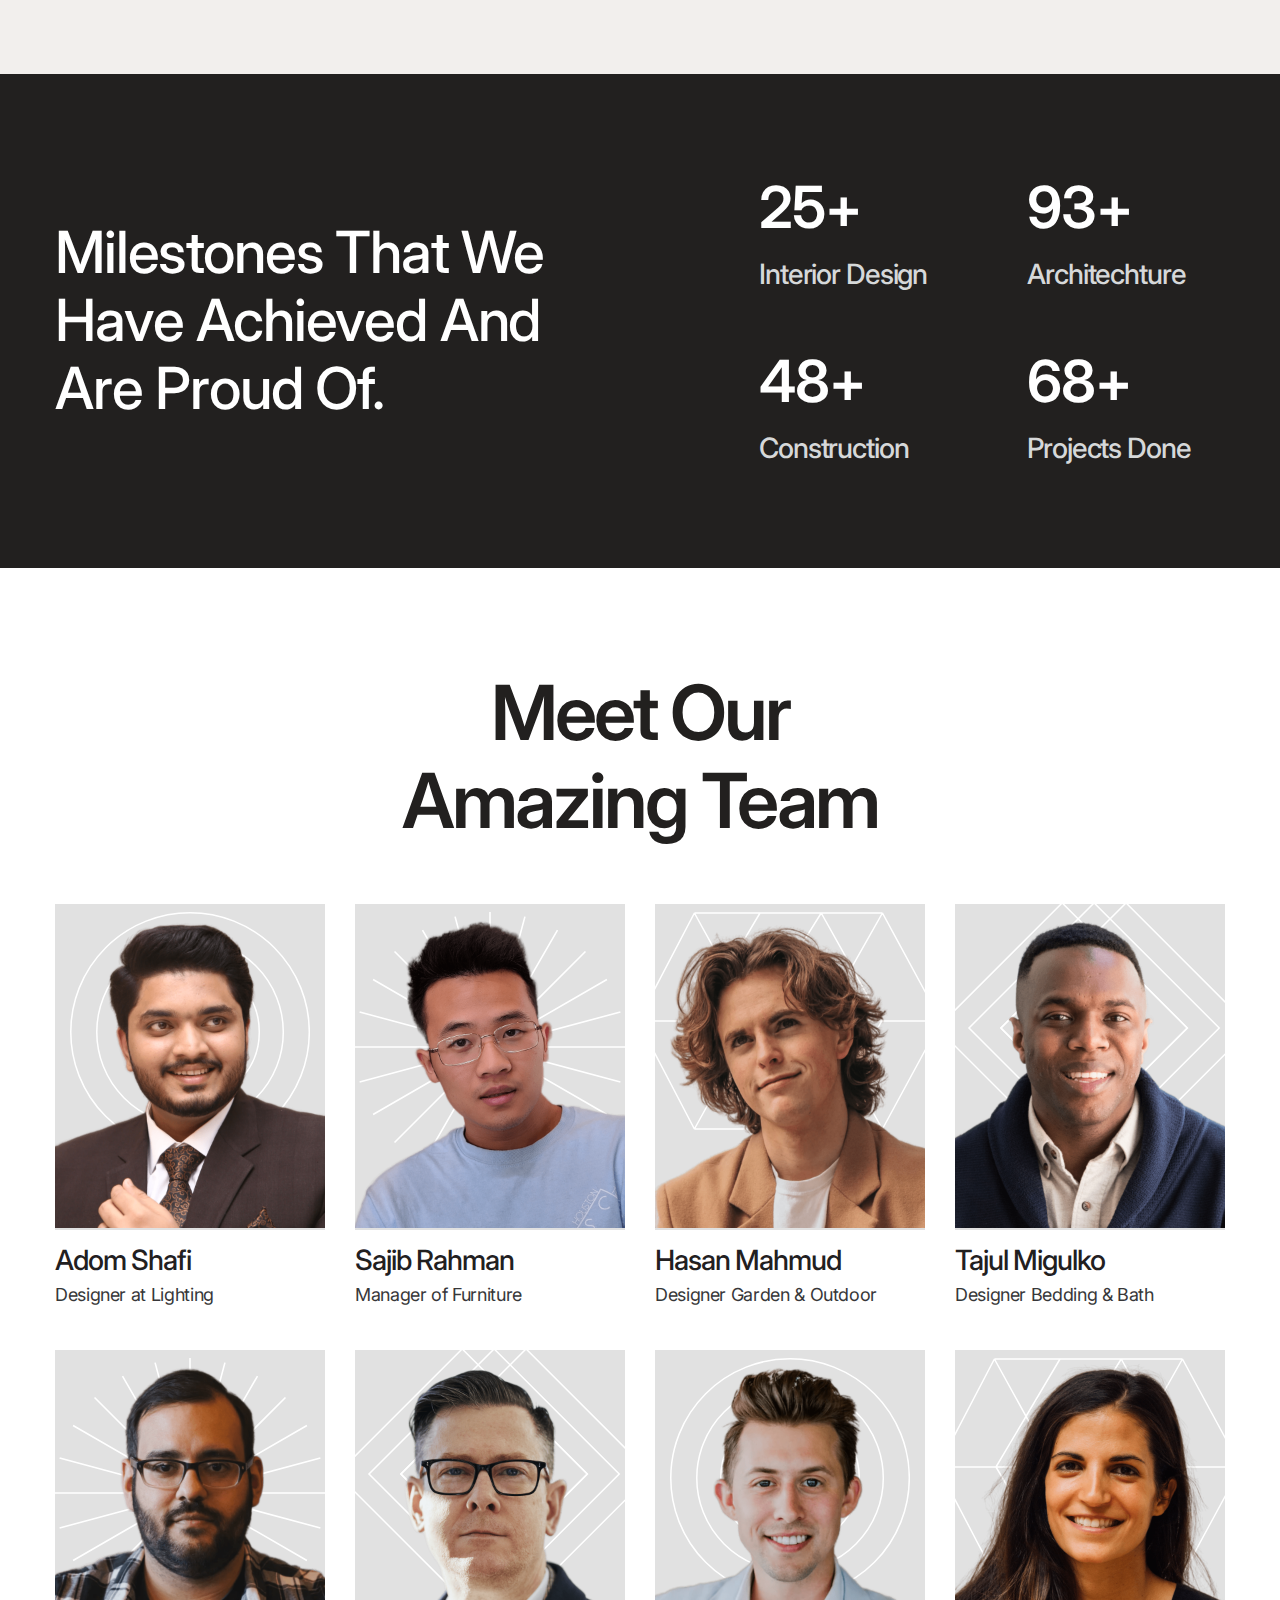
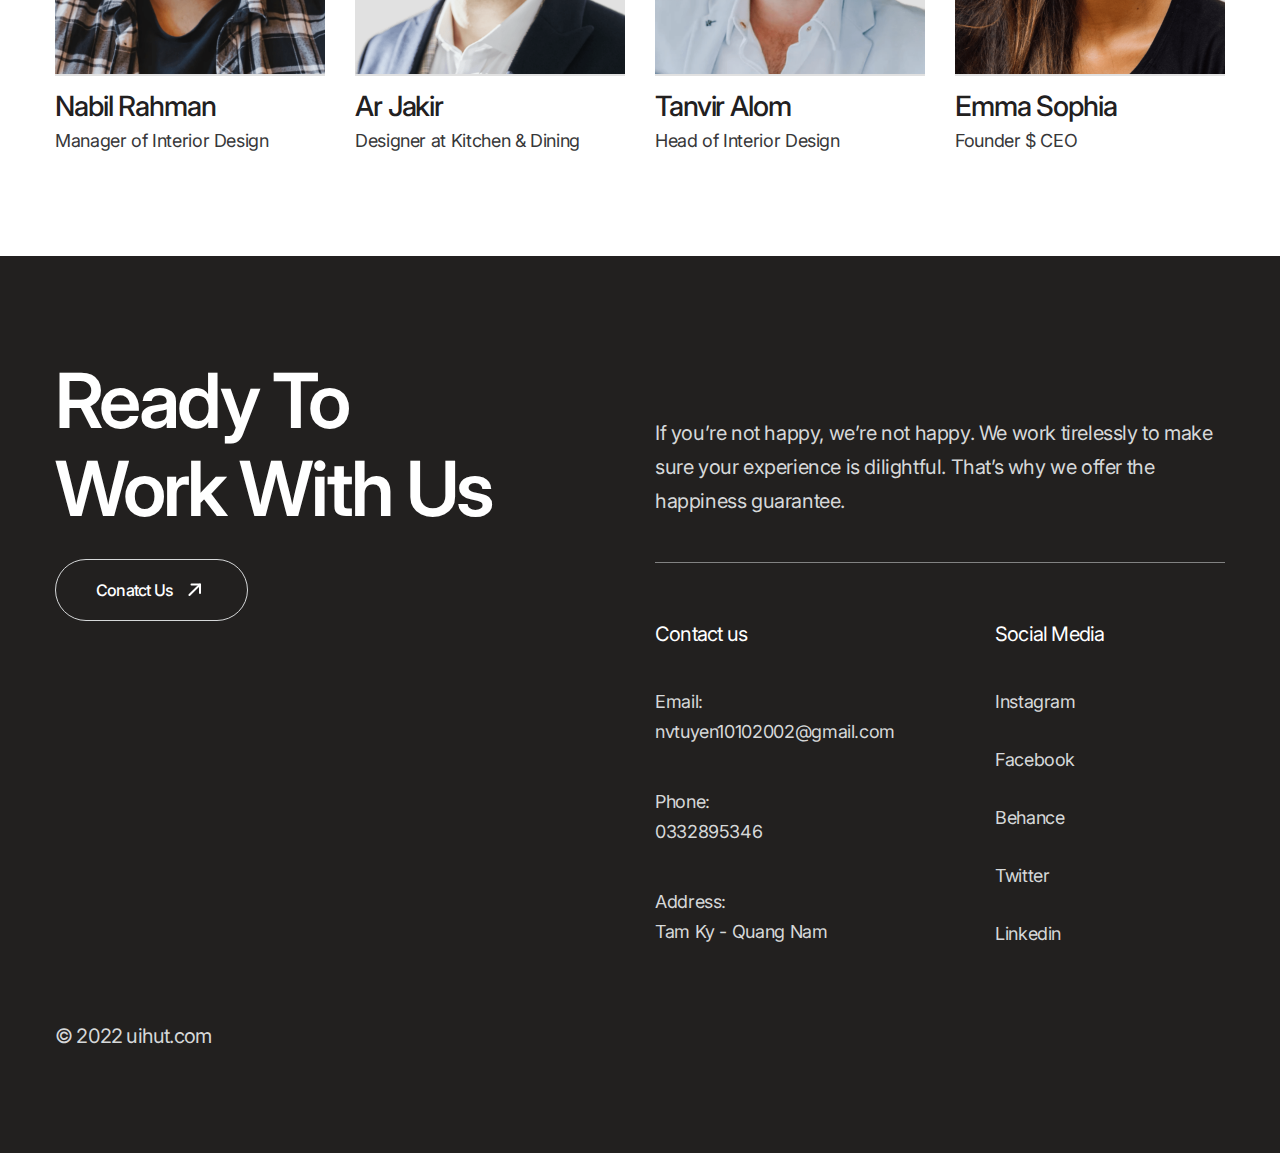
==== commit b54aa138: "edit header" ====
--- a/about.html
+++ b/about.html
@@ -93,6 +93,7 @@
     </head>
     <body>
         <!-- header -->
+        <!-- header -->
         <header class="header fixed">
             <div class="container">
                 <div class="header__inner">
@@ -102,26 +103,26 @@
                         class="logo"
                     />
                     <nav class="nav__header">
-                        <ul class="header__list">
-                            <li>
-                                <a href="index.html" class="header__link"
+                        <ul class="navbar__list">
+                            <li class="navbar__item">
+                                <a href="index.html" class="navbar__link"
                                     >Home</a
                                 >
                             </li>
-                            <li>
+                            <li class="navbar__item">
                                 <a
                                     href="about.html"
-                                    class="header__link header__active"
+                                    class="navbar__link navbar__active"
                                     >About</a
                                 >
                             </li>
-                            <li>
-                                <a href="projects.html" class="header__link"
+                            <li class="navbar__item">
+                                <a href="projects.html" class="navbar__link"
                                     >Projects</a
                                 >
                             </li>
-                            <li>
-                                <a href="#!" class="header__link"
+                            <li class="navbar__item">
+                                <a href="#!" class="navbar__link"
                                     >Page
                                     <svg
                                         class="header__menu"
@@ -140,6 +141,19 @@
                                         />
                                     </svg>
                                 </a>
+
+                                <ul class="sub-menu">
+                                    <li class="sub-menu__item">
+                                        <a href="#!" class="sub-menu__link"
+                                            >Blog</a
+                                        >
+                                    </li>
+                                    <li class="sub-menu__item">
+                                        <a href="#!" class="sub-menu__link"
+                                            >404</a
+                                        >
+                                    </li>
+                                </ul>
                             </li>
                         </ul>
                     </nav>
--- a/assets/css/Common.css
+++ b/assets/css/Common.css
@@ -103,7 +103,7 @@
 /* Header */
 
 .header {
-    padding: 16px 0 16px 0;
+    padding: 32px 0;
     background: var(--primary-color-bg);
     z-index: 1;
     /* background: #ff5b2e; */
@@ -130,13 +130,17 @@
 .nav__header {
     margin: 0 auto;
 }
-
-.header__list {
+.navbar__list {
     display: flex;
     align-items: center;
 }
 
-.header__link {
+.navbar__item {
+    position: relative;
+}
+
+.sub-menu__link,
+.navbar__link {
     position: relative;
     padding: 8px 14px;
     color: #373739;
@@ -146,7 +150,7 @@
     letter-spacing: -0.8px;
 }
 
-.header__active::before {
+.navbar__active::before {
     content: "";
     position: absolute;
     width: 38.6%;
@@ -161,6 +165,44 @@
     margin-left: 6px;
 }
 
+.navbar__item:hover .sub-menu {
+    display: block;
+}
+
+.sub-menu {
+    display: none;
+    position: absolute;
+    width: 100px;
+    background: #fff;
+    left: 8px;
+    top: 30px;
+    transform: 0.25s;
+}
+.sub-menu__item {
+    padding: 20px;
+}
+.sub-menu__item:hover {
+    width: 100%;
+    background: #adacac;
+    cursor: pointer;
+}
+
+.sub-menu__link {
+    padding: 0;
+    display: block;
+    position: relative;
+}
+
+.sub-menu__active::before {
+    position: absolute;
+    content: "";
+    width: 48%;
+    height: 1px;
+    bottom: -20px;
+    left: 0;
+    background: #22201f;
+}
+
 .header__btn {
     background: #22201f;
     padding: 13px 31px;
